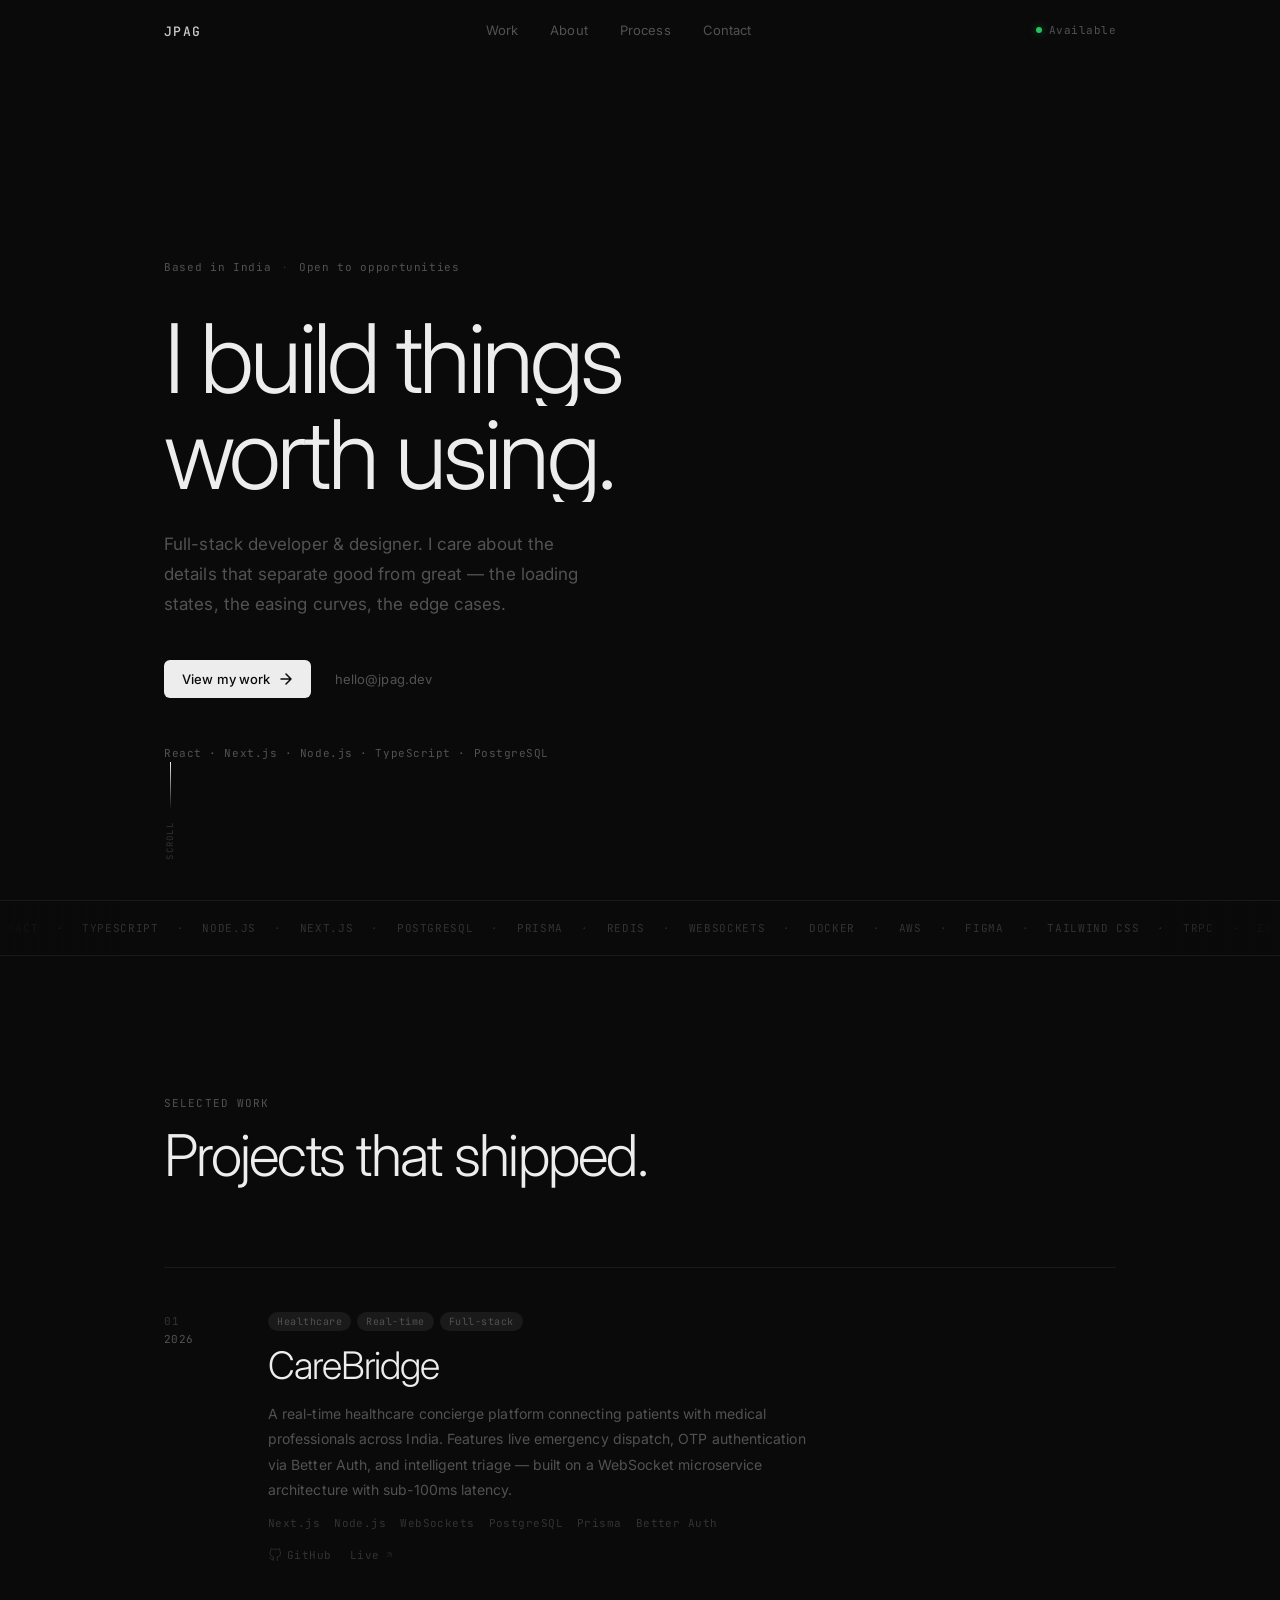
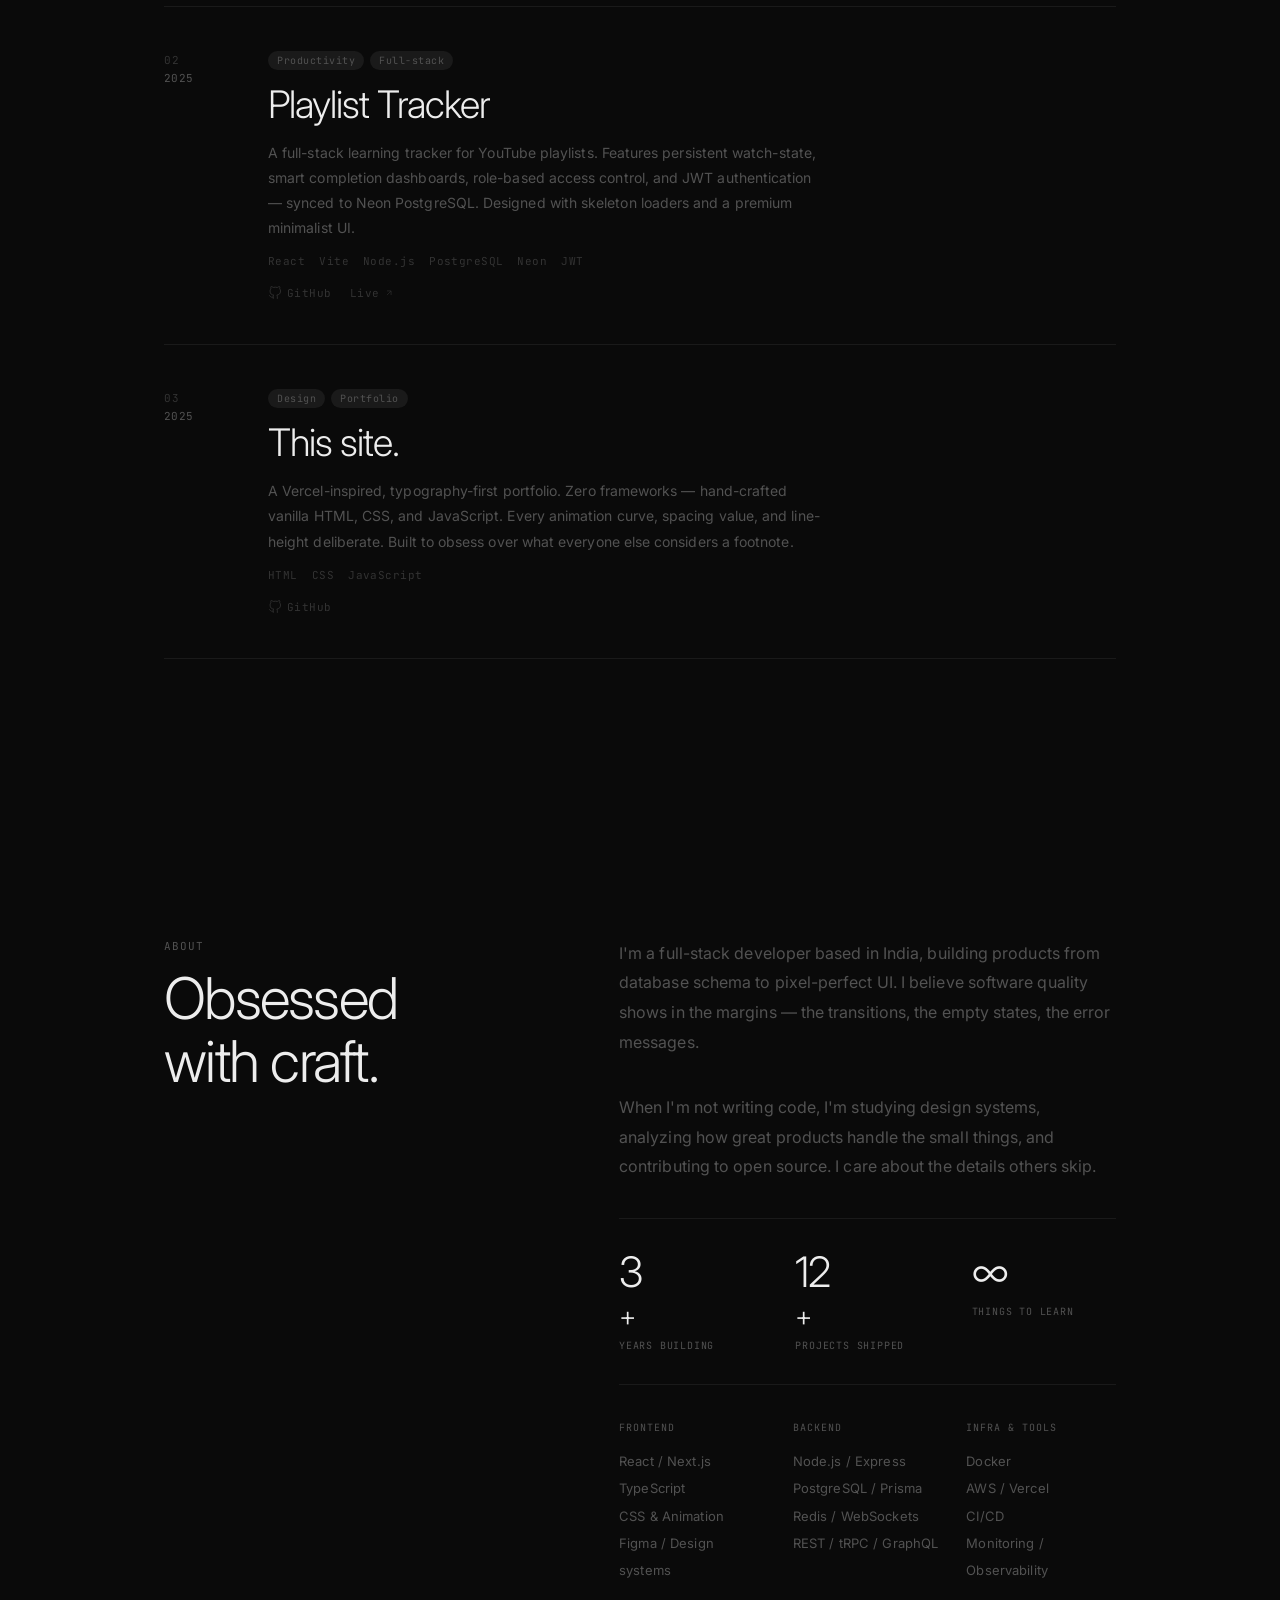
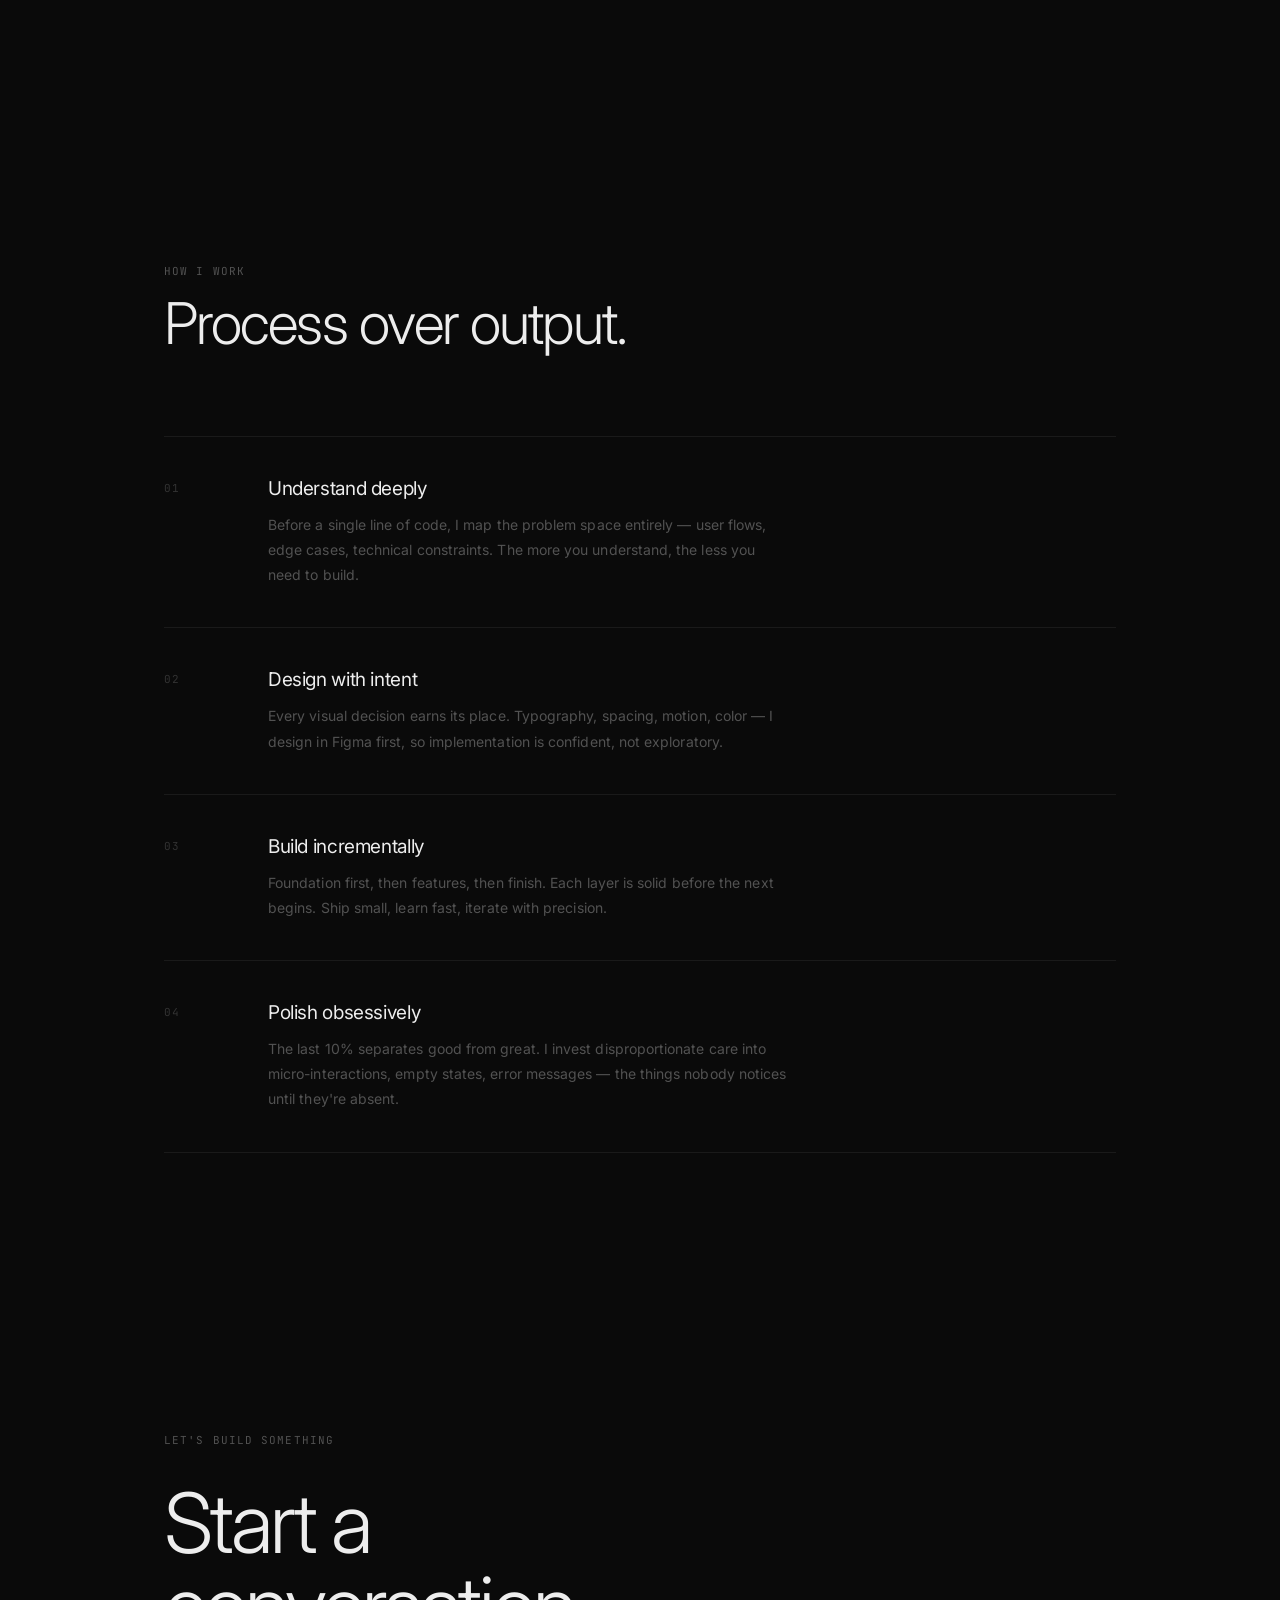
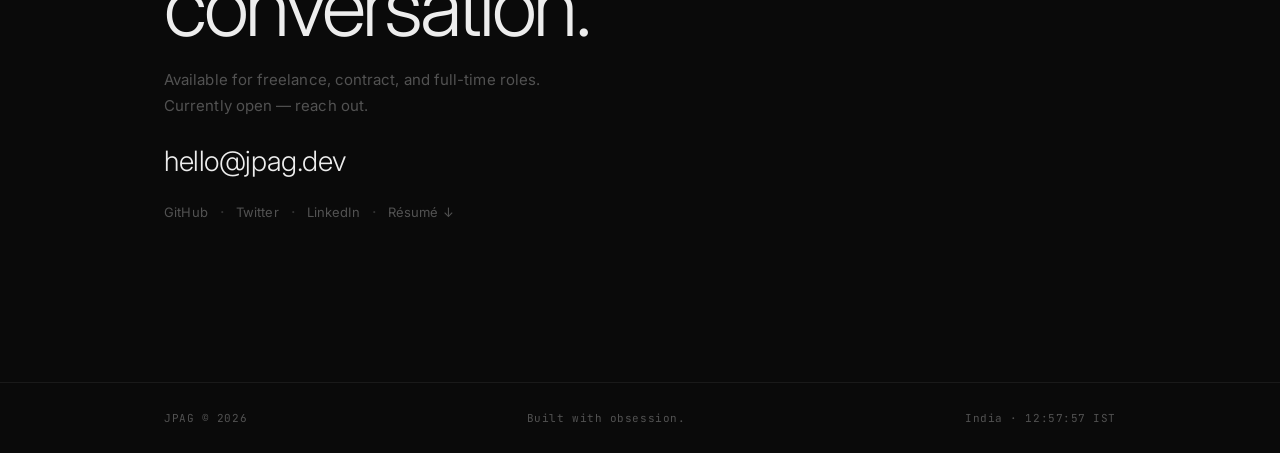
==== index.html @ 7ee23180 "feat: initial commit of v.2 minimalist portfolio" ====
<!DOCTYPE html>
<html lang="en">
<head>
  <meta charset="UTF-8" />
  <meta name="viewport" content="width=device-width, initial-scale=1.0" />
  <title>JPAG — Full-Stack Developer & Designer</title>
  <meta name="description" content="Full-stack developer and designer based in India. I build performant, beautifully crafted digital products — from system architecture to the last pixel." />
  <meta name="keywords" content="full-stack developer, designer, React, Next.js, Node.js, portfolio, India" />
  <meta property="og:title" content="JPAG — Full-Stack Developer & Designer" />
  <meta property="og:description" content="Full-stack developer crafting exceptional digital experiences." />
  <meta property="og:type" content="website" />
  <meta name="twitter:card" content="summary_large_image" />
  <meta name="twitter:title" content="JPAG — Full-Stack Developer & Designer" />
  <link rel="preconnect" href="https://fonts.googleapis.com" />
  <link rel="preconnect" href="https://fonts.gstatic.com" crossorigin />
  <link href="https://fonts.googleapis.com/css2?family=Inter:wght@300;400;500&family=JetBrains+Mono:wght@400;500&display=swap" rel="stylesheet" />
  <link rel="stylesheet" href="style.css" />
</head>
<body>

  <!-- Custom cursor -->
  <div class="cursor" id="cursor" aria-hidden="true"></div>
  <div class="cursor-dot" id="cursor-dot" aria-hidden="true"></div>

  <!-- Page loader -->
  <div class="loader" id="loader" aria-hidden="true">
    <div class="loader-bar" id="loader-bar"></div>
  </div>

  <!-- Navigation -->
  <nav class="nav" id="nav" role="navigation" aria-label="Primary navigation">
    <div class="nav-inner">
      <a href="#" class="nav-logo" id="nav-logo" aria-label="JPAG — Home">
        <span class="nav-logo-text">JPAG</span>
      </a>

      <div class="nav-links" role="list">
        <a href="#work"    class="nav-link" role="listitem" data-section="work">Work</a>
        <a href="#about"   class="nav-link" role="listitem" data-section="about">About</a>
        <a href="#process" class="nav-link" role="listitem" data-section="process">Process</a>
        <a href="#contact" class="nav-link" role="listitem" data-section="contact">Contact</a>
      </div>

      <a href="mailto:hello@jpag.dev" class="nav-status" id="nav-status" aria-label="Available for work — send me an email">
        <span class="status-dot" aria-hidden="true"></span>
        Available
      </a>
    </div>
  </nav>

  <main>

    <!-- ╔═ HERO ═══════════════════════════════╗ -->
    <section class="hero" id="hero" aria-label="Introduction">
      <div class="hero-inner">

        <p class="hero-eyebrow" id="hero-eyebrow">
          <span class="mono">Based in India</span>
          <span class="hero-eyebrow-sep" aria-hidden="true">·</span>
          <span class="mono">Open to opportunities</span>
        </p>

        <h1 class="hero-heading" id="hero-heading">
          <span class="hero-line" data-delay="0">I build things</span>
          <span class="hero-line" data-delay="1">worth using.</span>
        </h1>

        <p class="hero-sub" id="hero-sub">
          Full-stack developer & designer. I care about the
          details that separate good from great — the loading
          states, the easing curves, the edge cases.
        </p>

        <div class="hero-ctas" id="hero-ctas">
          <a href="#work" class="cta-primary" id="cta-work">
            <span>View my work</span>
            <svg width="14" height="14" viewBox="0 0 14 14" fill="none" aria-hidden="true">
              <path d="M2 7h10M7 2l5 5-5 5" stroke="currentColor" stroke-width="1.5" stroke-linecap="round" stroke-linejoin="round"/>
            </svg>
          </a>
          <a href="mailto:hello@jpag.dev" class="cta-secondary" id="cta-email">hello@jpag.dev</a>
        </div>

        <div class="hero-meta" id="hero-meta">
          <span class="mono dim">React · Next.js · Node.js · TypeScript · PostgreSQL</span>
        </div>
      </div>

      <div class="hero-scroll-hint" id="hero-scroll-hint" aria-hidden="true">
        <div class="scroll-line-wrap">
          <div class="scroll-line"></div>
        </div>
        <span class="mono">scroll</span>
      </div>
    </section>

    <!-- ╔═ TICKER ══════════════════════════════╗ -->
    <div class="ticker-wrap" aria-hidden="true">
      <div class="ticker-fade ticker-fade--left"></div>
      <div class="ticker-fade ticker-fade--right"></div>
      <div class="ticker-track" id="ticker-track">
        <div class="ticker-inner">
          <span>React</span><span class="ticker-sep">·</span>
          <span>TypeScript</span><span class="ticker-sep">·</span>
          <span>Node.js</span><span class="ticker-sep">·</span>
          <span>Next.js</span><span class="ticker-sep">·</span>
          <span>PostgreSQL</span><span class="ticker-sep">·</span>
          <span>Prisma</span><span class="ticker-sep">·</span>
          <span>Redis</span><span class="ticker-sep">·</span>
          <span>WebSockets</span><span class="ticker-sep">·</span>
          <span>Docker</span><span class="ticker-sep">·</span>
          <span>AWS</span><span class="ticker-sep">·</span>
          <span>Figma</span><span class="ticker-sep">·</span>
          <span>Tailwind CSS</span><span class="ticker-sep">·</span>
          <span>tRPC</span><span class="ticker-sep">·</span>
          <span>Zod</span><span class="ticker-sep">·</span>
          <span>Vercel</span><span class="ticker-sep">·</span>
        </div>
        <div class="ticker-inner" aria-hidden="true">
          <span>React</span><span class="ticker-sep">·</span>
          <span>TypeScript</span><span class="ticker-sep">·</span>
          <span>Node.js</span><span class="ticker-sep">·</span>
          <span>Next.js</span><span class="ticker-sep">·</span>
          <span>PostgreSQL</span><span class="ticker-sep">·</span>
          <span>Prisma</span><span class="ticker-sep">·</span>
          <span>Redis</span><span class="ticker-sep">·</span>
          <span>WebSockets</span><span class="ticker-sep">·</span>
          <span>Docker</span><span class="ticker-sep">·</span>
          <span>AWS</span><span class="ticker-sep">·</span>
          <span>Figma</span><span class="ticker-sep">·</span>
          <span>Tailwind CSS</span><span class="ticker-sep">·</span>
          <span>tRPC</span><span class="ticker-sep">·</span>
          <span>Zod</span><span class="ticker-sep">·</span>
          <span>Vercel</span><span class="ticker-sep">·</span>
        </div>
      </div>
    </div>

    <!-- ╔═ WORK ════════════════════════════════╗ -->
    <section class="section" id="work" aria-label="Selected work">
      <div class="container">

        <header class="section-head reveal-up">
          <span class="section-label mono">Selected work</span>
          <h2 class="section-title">Projects that shipped.</h2>
        </header>

        <div class="work-list" role="list">

          <!-- 01 — CareBridge -->
          <article class="work-item reveal-up" role="listitem" id="project-carebridge">
            <div class="work-item-left">
              <span class="work-num mono">01</span>
              <span class="work-year mono dim">2026</span>
            </div>
            <div class="work-item-right">
              <div class="work-tags">
                <span class="chip">Healthcare</span>
                <span class="chip">Real-time</span>
                <span class="chip">Full-stack</span>
              </div>
              <h3 class="work-title">CareBridge</h3>
              <p class="work-desc">
                A real-time healthcare concierge platform connecting patients with medical professionals across India. Features live emergency dispatch, OTP authentication via Better Auth, and intelligent triage — built on a WebSocket microservice architecture with sub-100ms latency.
              </p>
              <div class="work-stack mono">
                <span>Next.js</span>
                <span>Node.js</span>
                <span>WebSockets</span>
                <span>PostgreSQL</span>
                <span>Prisma</span>
                <span>Better Auth</span>
              </div>
              <div class="work-links">
                <a href="#" class="work-link" aria-label="View CareBridge on GitHub">
                  <svg width="14" height="14" viewBox="0 0 24 24" fill="none" stroke="currentColor" stroke-width="1.5" aria-hidden="true">
                    <path d="M9 19c-5 1.5-5-2.5-7-3m14 6v-3.87a3.37 3.37 0 0 0-.94-2.61c3.14-.35 6.44-1.54 6.44-7A5.44 5.44 0 0 0 20 4.77 5.07 5.07 0 0 0 19.91 1S18.73.65 16 2.48a13.38 13.38 0 0 0-7 0C6.27.65 5.09 1 5.09 1A5.07 5.07 0 0 0 5 4.77a5.44 5.44 0 0 0-1.5 3.78c0 5.42 3.3 6.61 6.44 7A3.37 3.37 0 0 0 9 18.13V22"/>
                  </svg>
                  GitHub
                </a>
                <a href="#" class="work-link" aria-label="View CareBridge live">
                  Live
                  <svg width="10" height="10" viewBox="0 0 24 24" fill="none" stroke="currentColor" stroke-width="1.5" aria-hidden="true">
                    <path d="M7 17L17 7M7 7h10v10"/>
                  </svg>
                </a>
              </div>
            </div>
          </article>

          <!-- 02 — Playlist Tracker -->
          <article class="work-item reveal-up" role="listitem" id="project-playlist">
            <div class="work-item-left">
              <span class="work-num mono">02</span>
              <span class="work-year mono dim">2025</span>
            </div>
            <div class="work-item-right">
              <div class="work-tags">
                <span class="chip">Productivity</span>
                <span class="chip">Full-stack</span>
              </div>
              <h3 class="work-title">Playlist Tracker</h3>
              <p class="work-desc">
                A full-stack learning tracker for YouTube playlists. Features persistent watch-state, smart completion dashboards, role-based access control, and JWT authentication — synced to Neon PostgreSQL. Designed with skeleton loaders and a premium minimalist UI.
              </p>
              <div class="work-stack mono">
                <span>React</span>
                <span>Vite</span>
                <span>Node.js</span>
                <span>PostgreSQL</span>
                <span>Neon</span>
                <span>JWT</span>
              </div>
              <div class="work-links">
                <a href="#" class="work-link" aria-label="View Playlist Tracker on GitHub">
                  <svg width="14" height="14" viewBox="0 0 24 24" fill="none" stroke="currentColor" stroke-width="1.5" aria-hidden="true">
                    <path d="M9 19c-5 1.5-5-2.5-7-3m14 6v-3.87a3.37 3.37 0 0 0-.94-2.61c3.14-.35 6.44-1.54 6.44-7A5.44 5.44 0 0 0 20 4.77 5.07 5.07 0 0 0 19.91 1S18.73.65 16 2.48a13.38 13.38 0 0 0-7 0C6.27.65 5.09 1 5.09 1A5.07 5.07 0 0 0 5 4.77a5.44 5.44 0 0 0-1.5 3.78c0 5.42 3.3 6.61 6.44 7A3.37 3.37 0 0 0 9 18.13V22"/>
                  </svg>
                  GitHub
                </a>
                <a href="#" class="work-link" aria-label="View Playlist Tracker live">
                  Live
                  <svg width="10" height="10" viewBox="0 0 24 24" fill="none" stroke="currentColor" stroke-width="1.5" aria-hidden="true">
                    <path d="M7 17L17 7M7 7h10v10"/>
                  </svg>
                </a>
              </div>
            </div>
          </article>

          <!-- 03 — This site -->
          <article class="work-item reveal-up" role="listitem" id="project-portfolio">
            <div class="work-item-left">
              <span class="work-num mono">03</span>
              <span class="work-year mono dim">2025</span>
            </div>
            <div class="work-item-right">
              <div class="work-tags">
                <span class="chip">Design</span>
                <span class="chip">Portfolio</span>
              </div>
              <h3 class="work-title">This site.</h3>
              <p class="work-desc">
                A Vercel-inspired, typography-first portfolio. Zero frameworks — hand-crafted vanilla HTML, CSS, and JavaScript. Every animation curve, spacing value, and line-height deliberate. Built to obsess over what everyone else considers a footnote.
              </p>
              <div class="work-stack mono">
                <span>HTML</span>
                <span>CSS</span>
                <span>JavaScript</span>
              </div>
              <div class="work-links">
                <a href="#" class="work-link" aria-label="View portfolio source on GitHub">
                  <svg width="14" height="14" viewBox="0 0 24 24" fill="none" stroke="currentColor" stroke-width="1.5" aria-hidden="true">
                    <path d="M9 19c-5 1.5-5-2.5-7-3m14 6v-3.87a3.37 3.37 0 0 0-.94-2.61c3.14-.35 6.44-1.54 6.44-7A5.44 5.44 0 0 0 20 4.77 5.07 5.07 0 0 0 19.91 1S18.73.65 16 2.48a13.38 13.38 0 0 0-7 0C6.27.65 5.09 1 5.09 1A5.07 5.07 0 0 0 5 4.77a5.44 5.44 0 0 0-1.5 3.78c0 5.42 3.3 6.61 6.44 7A3.37 3.37 0 0 0 9 18.13V22"/>
                  </svg>
                  GitHub
                </a>
              </div>
            </div>
          </article>

        </div>
      </div>
    </section>

    <!-- ╔═ ABOUT ═══════════════════════════════╗ -->
    <section class="section" id="about" aria-label="About me">
      <div class="container">
        <div class="about-grid">

          <div class="about-left">
            <span class="section-label mono reveal-up">About</span>
            <h2 class="section-title about-title reveal-up">Obsessed<br/>with craft.</h2>
          </div>

          <div class="about-right">
            <p class="about-text reveal-up">
              I'm a full-stack developer based in India, building products from database schema to pixel-perfect UI. I believe software quality shows in the margins — the transitions, the empty states, the error messages.
            </p>
            <p class="about-text reveal-up">
              When I'm not writing code, I'm studying design systems, analyzing how great products handle the small things, and contributing to open source. I care about the details others skip.
            </p>

            <div class="about-numbers reveal-up">
              <div class="about-num-item">
                <span class="about-num" data-target="3">0</span>
                <span class="about-num-suffix">+</span>
                <span class="about-num-label mono">years building</span>
              </div>
              <div class="about-num-item">
                <span class="about-num" data-target="12">0</span>
                <span class="about-num-suffix">+</span>
                <span class="about-num-label mono">projects shipped</span>
              </div>
              <div class="about-num-item">
                <span class="about-num">∞</span>
                <span class="about-num-suffix"></span>
                <span class="about-num-label mono">things to learn</span>
              </div>
            </div>

            <div class="skills-grid reveal-up">
              <div class="skill-group">
                <span class="skill-group-label mono">Frontend</span>
                <ul class="skill-list">
                  <li>React / Next.js</li>
                  <li>TypeScript</li>
                  <li>CSS & Animation</li>
                  <li>Figma / Design systems</li>
                </ul>
              </div>
              <div class="skill-group">
                <span class="skill-group-label mono">Backend</span>
                <ul class="skill-list">
                  <li>Node.js / Express</li>
                  <li>PostgreSQL / Prisma</li>
                  <li>Redis / WebSockets</li>
                  <li>REST / tRPC / GraphQL</li>
                </ul>
              </div>
              <div class="skill-group">
                <span class="skill-group-label mono">Infra & tools</span>
                <ul class="skill-list">
                  <li>Docker</li>
                  <li>AWS / Vercel</li>
                  <li>CI/CD</li>
                  <li>Monitoring / Observability</li>
                </ul>
              </div>
            </div>
          </div>

        </div>
      </div>
    </section>

    <!-- ╔═ PROCESS ═════════════════════════════╗ -->
    <section class="section" id="process" aria-label="How I work">
      <div class="container">

        <header class="section-head reveal-up">
          <span class="section-label mono">How I work</span>
          <h2 class="section-title">Process over output.</h2>
        </header>

        <ol class="process-list" role="list">

          <li class="process-item reveal-up" id="process-1">
            <span class="process-num mono">01</span>
            <div class="process-body">
              <h3 class="process-title">Understand deeply</h3>
              <p class="process-desc">Before a single line of code, I map the problem space entirely — user flows, edge cases, technical constraints. The more you understand, the less you need to build.</p>
            </div>
          </li>

          <li class="process-item reveal-up" id="process-2">
            <span class="process-num mono">02</span>
            <div class="process-body">
              <h3 class="process-title">Design with intent</h3>
              <p class="process-desc">Every visual decision earns its place. Typography, spacing, motion, color — I design in Figma first, so implementation is confident, not exploratory.</p>
            </div>
          </li>

          <li class="process-item reveal-up" id="process-3">
            <span class="process-num mono">03</span>
            <div class="process-body">
              <h3 class="process-title">Build incrementally</h3>
              <p class="process-desc">Foundation first, then features, then finish. Each layer is solid before the next begins. Ship small, learn fast, iterate with precision.</p>
            </div>
          </li>

          <li class="process-item reveal-up" id="process-4">
            <span class="process-num mono">04</span>
            <div class="process-body">
              <h3 class="process-title">Polish obsessively</h3>
              <p class="process-desc">The last 10% separates good from great. I invest disproportionate care into micro-interactions, empty states, error messages — the things nobody notices until they're absent.</p>
            </div>
          </li>

        </ol>
      </div>
    </section>

    <!-- ╔═ CONTACT ═════════════════════════════╗ -->
    <section class="section section--contact" id="contact" aria-label="Contact">
      <div class="container">
        <div class="contact-inner reveal-up">
          <span class="section-label mono">Let's build something</span>
          <h2 class="contact-heading">Start a<br/>conversation.</h2>
          <p class="contact-sub">
            Available for freelance, contract, and full-time roles.<br />
            Currently open — reach out.
          </p>
          <a href="mailto:hello@jpag.dev" class="contact-email" id="contact-email" aria-label="Email JPAG">
            hello@jpag.dev
          </a>
          <div class="contact-links">
            <a href="https://github.com" target="_blank" rel="noopener noreferrer" class="contact-link" aria-label="GitHub profile">GitHub</a>
            <span class="contact-sep" aria-hidden="true">·</span>
            <a href="https://twitter.com" target="_blank" rel="noopener noreferrer" class="contact-link" aria-label="Twitter / X profile">Twitter</a>
            <span class="contact-sep" aria-hidden="true">·</span>
            <a href="https://linkedin.com" target="_blank" rel="noopener noreferrer" class="contact-link" aria-label="LinkedIn profile">LinkedIn</a>
            <span class="contact-sep" aria-hidden="true">·</span>
            <a href="#" class="contact-link" aria-label="Download resume">Résumé ↓</a>
          </div>
        </div>
      </div>
    </section>

  </main>

  <!-- Footer -->
  <footer class="footer" role="contentinfo">
    <div class="footer-inner">
      <span class="mono dim">JPAG © 2026</span>
      <span class="mono dim">Built with obsession.</span>
      <span class="mono dim" id="footer-time">India · IST</span>
    </div>
  </footer>

  <script src="main.js"></script>
</body>
</html>
---- style.css ----
/* =========================================================
   RESET & TOKENS
   ========================================================= */
*, *::before, *::after { box-sizing: border-box; margin: 0; padding: 0; }

:root {
  --bg:        #0a0a0a;
  --ink:       #ededed;
  --dim:       #525252;
  --muted:     #333333;
  --line:      #1a1a1a;
  --line-hi:   #2a2a2a;
  --green:     #22c55e;

  --sans: 'Inter', -apple-system, BlinkMacSystemFont, sans-serif;
  --mono: 'JetBrains Mono', 'Fira Code', monospace;

  --ease-expo:   cubic-bezier(0.16, 1, 0.3, 1);
  --ease-spring: cubic-bezier(0.34, 1.56, 0.64, 1);
  --ease-smooth: cubic-bezier(0.4, 0, 0.2, 1);

  --nav-h: 60px;
  --max:   1080px;
  --pad:   clamp(24px, 5vw, 64px);
}

html {
  font-size: 16px;
  scroll-behavior: smooth;
  -webkit-font-smoothing: antialiased;
  -moz-osx-font-smoothing: grayscale;
  text-rendering: optimizeLegibility;
}

body {
  font-family: var(--sans);
  background: var(--bg);
  color: var(--ink);
  overflow-x: hidden;
  cursor: none;
  opacity: 0;
  transition: opacity 0.5s ease;
}

body.ready { opacity: 1; }

a { color: inherit; text-decoration: none; }
ul, ol { list-style: none; }

/* =========================================================
   SCROLLBAR
   ========================================================= */
::-webkit-scrollbar { width: 2px; }
::-webkit-scrollbar-track { background: var(--bg); }
::-webkit-scrollbar-thumb { background: var(--muted); border-radius: 2px; }

/* =========================================================
   UTILITIES
   ========================================================= */
.mono { font-family: var(--mono); }
.dim  { color: var(--dim); }
.container {
  max-width: var(--max);
  margin: 0 auto;
  padding: 0 var(--pad);
}

/* =========================================================
   LOADER
   ========================================================= */
.loader {
  position: fixed;
  inset: 0;
  z-index: 9000;
  background: var(--bg);
  display: flex;
  align-items: flex-start;
  pointer-events: none;
  transition: opacity 0.5s ease 0.3s;
}
.loader.done { opacity: 0; pointer-events: none; }
.loader-bar {
  height: 1px;
  background: var(--ink);
  width: 0%;
  transition: width 0.6s var(--ease-expo);
}

/* =========================================================
   CURSOR
   ========================================================= */
.cursor {
  position: fixed;
  top: 0; left: 0;
  width: 32px; height: 32px;
  border: 1px solid rgba(237,237,237,.25);
  border-radius: 50%;
  pointer-events: none;
  z-index: 9999;
  transform: translate(-50%,-50%);
  transition: width .35s var(--ease-expo),
              height .35s var(--ease-expo),
              border-color .2s ease,
              background .2s ease,
              opacity .2s ease;
  will-change: transform;
  mix-blend-mode: difference;
  opacity: 0;
}
.cursor.visible { opacity: 1; }
.cursor.hover {
  width: 56px; height: 56px;
  border-color: rgba(237,237,237,.12);
  background: rgba(237,237,237,.06);
}
.cursor.click { transform: translate(-50%,-50%) scale(0.8); }

.cursor-dot {
  position: fixed;
  top: 0; left: 0;
  width: 4px; height: 4px;
  background: var(--ink);
  border-radius: 50%;
  pointer-events: none;
  z-index: 10000;
  transform: translate(-50%,-50%);
  opacity: 0;
  transition: opacity .2s ease;
  will-change: transform;
}
.cursor-dot.visible { opacity: 1; }

/* =========================================================
   NAV
   ========================================================= */
.nav {
  position: fixed;
  inset: 0 0 auto 0;
  z-index: 200;
  height: var(--nav-h);
  display: flex;
  align-items: center;
  transition: background .4s ease, backdrop-filter .4s ease;
}
.nav.scrolled {
  background: rgba(10,10,10,.75);
  backdrop-filter: blur(24px);
  -webkit-backdrop-filter: blur(24px);
}

.nav-inner {
  width: 100%;
  max-width: var(--max);
  margin: 0 auto;
  padding: 0 var(--pad);
  display: flex;
  align-items: center;
  justify-content: space-between;
}

.nav-logo-text {
  font-family: var(--mono);
  font-size: 13px;
  font-weight: 500;
  letter-spacing: .1em;
  color: var(--ink);
  opacity: .85;
  transition: opacity .2s ease;
}
.nav-logo:hover .nav-logo-text { opacity: 1; }

.nav-links {
  display: flex;
  align-items: center;
  gap: 32px;
}

.nav-link {
  font-size: 13px;
  font-weight: 400;
  color: var(--dim);
  letter-spacing: .01em;
  position: relative;
  transition: color .2s ease;
}
.nav-link::after {
  content: '';
  position: absolute;
  bottom: -2px; left: 0;
  width: 0; height: 1px;
  background: var(--ink);
  transition: width .4s var(--ease-expo);
}
.nav-link:hover,
.nav-link.active { color: var(--ink); }
.nav-link:hover::after,
.nav-link.active::after { width: 100%; }

.nav-status {
  font-family: var(--mono);
  font-size: 11px;
  font-weight: 400;
  color: var(--dim);
  letter-spacing: .04em;
  display: flex;
  align-items: center;
  gap: 7px;
  transition: color .2s ease;
}
.nav-status:hover { color: var(--ink); }
.status-dot {
  width: 6px; height: 6px;
  border-radius: 50%;
  background: var(--green);
  box-shadow: 0 0 8px rgba(34,197,94,.5);
  animation: pulse-dot 2.4s ease infinite;
  flex-shrink: 0;
}
@keyframes pulse-dot {
  0%,100% { box-shadow: 0 0 6px rgba(34,197,94,.4); }
  50%      { box-shadow: 0 0 14px rgba(34,197,94,.8); }
}

/* =========================================================
   REVEAL ANIMATIONS
   ========================================================= */
.reveal-up {
  opacity: 0;
  transform: translateY(24px);
  transition: opacity .8s var(--ease-expo), transform .8s var(--ease-expo);
}
.reveal-up.in {
  opacity: 1;
  transform: translateY(0);
}

/* =========================================================
   HERO
   ========================================================= */
.hero {
  min-height: 100svh;
  display: flex;
  flex-direction: column;
  justify-content: center;
  padding: var(--nav-h) var(--pad) 0;
  max-width: var(--max);
  margin: 0 auto;
  position: relative;
}

.hero-inner { padding-top: 60px; }

.hero-eyebrow {
  display: flex;
  align-items: center;
  gap: 12px;
  font-size: 11px;
  color: var(--dim);
  letter-spacing: .06em;
  margin-bottom: 36px;
  opacity: 0;
  animation: fade-in .6s var(--ease-expo) .2s forwards;
}
.hero-eyebrow-sep { color: var(--muted); }

.hero-heading {
  display: flex;
  flex-direction: column;
  font-size: clamp(52px, 7.5vw, 104px);
  font-weight: 300;
  line-height: 1.0;
  letter-spacing: -.04em;
  color: var(--ink);
  margin-bottom: 28px;
}
.hero-line {
  display: block;
  overflow: hidden;
}
.hero-line-inner {
  display: block;
  transform: translateY(110%);
  opacity: 0;
  transition: transform 1s var(--ease-expo), opacity 1s var(--ease-expo);
}
.hero-line-inner.in {
  transform: translateY(0);
  opacity: 1;
}

.hero-sub {
  font-size: clamp(15px, 1.8vw, 17px);
  font-weight: 400;
  color: var(--dim);
  line-height: 1.75;
  letter-spacing: .005em;
  max-width: 420px;
  margin-bottom: 40px;
  opacity: 0;
  animation: fade-in .8s var(--ease-expo) .7s forwards;
}

.hero-ctas {
  display: flex;
  align-items: center;
  gap: 24px;
  margin-bottom: 48px;
  opacity: 0;
  animation: fade-in .8s var(--ease-expo) .85s forwards;
}

.cta-primary {
  display: inline-flex;
  align-items: center;
  gap: 8px;
  height: 38px;
  padding: 0 18px;
  background: var(--ink);
  color: var(--bg);
  font-size: 13px;
  font-weight: 500;
  letter-spacing: .01em;
  border-radius: 6px;
  transition: opacity .2s ease, transform .3s var(--ease-spring);
}
.cta-primary:hover { opacity: .88; transform: translateY(-1px); }

.cta-secondary {
  font-size: 13px;
  font-weight: 400;
  color: var(--dim);
  letter-spacing: .01em;
  position: relative;
  transition: color .2s ease;
}
.cta-secondary::after {
  content: '';
  position: absolute;
  bottom: -2px; left: 0;
  width: 0; height: 1px;
  background: var(--ink);
  transition: width .4s var(--ease-expo);
}
.cta-secondary:hover { color: var(--ink); }
.cta-secondary:hover::after { width: 100%; }

.hero-meta {
  font-size: 11px;
  color: var(--muted);
  letter-spacing: .05em;
  opacity: 0;
  animation: fade-in .8s var(--ease-expo) 1.05s forwards;
}

.hero-scroll-hint {
  position: absolute;
  bottom: 40px; left: var(--pad);
  display: flex;
  flex-direction: column;
  align-items: center;
  gap: 12px;
  opacity: 0;
  animation: fade-in .8s var(--ease-expo) 1.4s forwards;
}
.scroll-line-wrap {
  width: 1px; height: 48px;
  overflow: hidden;
  position: relative;
}
.scroll-line {
  position: absolute;
  inset: 0;
  background: linear-gradient(to bottom, var(--ink), transparent);
  animation: scroll-drop 2s var(--ease-smooth) infinite;
}
@keyframes scroll-drop {
  0%   { transform: translateY(-100%); opacity: 0; }
  30%  { opacity: 1; }
  100% { transform: translateY(100%); opacity: 0; }
}
.hero-scroll-hint span {
  font-size: 9px;
  color: var(--muted);
  letter-spacing: .14em;
  text-transform: uppercase;
  writing-mode: vertical-rl;
  transform: rotate(180deg);
}

@keyframes fade-in {
  from { opacity: 0; transform: translateY(8px); }
  to   { opacity: 1; transform: translateY(0); }
}

/* =========================================================
   TICKER
   ========================================================= */
.ticker-wrap {
  position: relative;
  overflow: hidden;
  padding: 20px 0;
  border-top: 1px solid var(--line);
  border-bottom: 1px solid var(--line);
}
.ticker-fade {
  position: absolute;
  top: 0; bottom: 0;
  width: 120px;
  z-index: 1;
  pointer-events: none;
}
.ticker-fade--left  { left: 0;  background: linear-gradient(to right, var(--bg), transparent); }
.ticker-fade--right { right: 0; background: linear-gradient(to left, var(--bg), transparent); }

.ticker-track {
  display: flex;
  width: max-content;
  animation: ticker 30s linear infinite;
}
.ticker-track:hover { animation-play-state: paused; }
.ticker-inner {
  display: flex;
  align-items: center;
  gap: 18px;
  padding-right: 18px;
  font-family: var(--mono);
  font-size: 11px;
  color: var(--muted);
  letter-spacing: .06em;
  text-transform: uppercase;
  white-space: nowrap;
}
.ticker-sep { color: var(--line-hi); }

@keyframes ticker {
  from { transform: translateX(0); }
  to   { transform: translateX(-50%); }
}

/* =========================================================
   SECTIONS
   ========================================================= */
.section { padding: clamp(80px, 12vw, 140px) 0; }
.section--contact { padding-bottom: clamp(100px, 14vw, 160px); }

.section-head { margin-bottom: clamp(48px, 7vw, 80px); }

.section-label {
  display: block;
  font-size: 11px;
  color: var(--dim);
  letter-spacing: .1em;
  text-transform: uppercase;
  margin-bottom: 14px;
}

.section-title {
  font-size: clamp(32px, 4.5vw, 58px);
  font-weight: 300;
  letter-spacing: -.03em;
  color: var(--ink);
  line-height: 1.1;
}

/* =========================================================
   WORK LIST
   ========================================================= */
.work-list { display: flex; flex-direction: column; }

.work-item {
  display: grid;
  grid-template-columns: 64px 1fr;
  gap: 40px;
  padding: 44px 0;
  border-top: 1px solid var(--line);
  transition: border-color .3s ease;
}
.work-item:last-child { border-bottom: 1px solid var(--line); }
.work-item:hover { border-color: var(--line-hi); }

.work-item-left {
  display: flex;
  flex-direction: column;
  gap: 4px;
  padding-top: 2px;
}
.work-num  { font-size: 11px; letter-spacing: .06em; color: var(--muted); }
.work-year { font-size: 11px; letter-spacing: .04em; }

.work-item-right { display: flex; flex-direction: column; gap: 14px; }

.work-tags { display: flex; gap: 6px; flex-wrap: wrap; }
.chip {
  font-family: var(--mono);
  font-size: 10px;
  color: var(--dim);
  letter-spacing: .05em;
  padding: 3px 9px;
  border-radius: 20px;
  background: var(--line);
  transition: background .2s ease, color .2s ease;
}
.work-item:hover .chip { background: var(--line-hi); color: #737373; }

.work-title {
  font-size: clamp(22px, 3vw, 38px);
  font-weight: 300;
  letter-spacing: -.025em;
  color: var(--ink);
  line-height: 1.1;
  transition: opacity .2s ease;
}

.work-desc {
  font-size: 14px;
  line-height: 1.8;
  color: var(--dim);
  max-width: 560px;
  letter-spacing: .005em;
  transition: color .3s ease;
}
.work-item:hover .work-desc { color: #737373; }

.work-stack {
  display: flex;
  flex-wrap: wrap;
  gap: 14px;
  font-size: 11px;
  color: var(--muted);
  letter-spacing: .04em;
  transition: color .2s ease;
}
.work-item:hover .work-stack { color: var(--dim); }

.work-links { display: flex; gap: 18px; margin-top: 4px; }
.work-link {
  font-family: var(--mono);
  font-size: 11px;
  color: var(--muted);
  letter-spacing: .04em;
  display: inline-flex;
  align-items: center;
  gap: 5px;
  transition: color .2s ease;
}
.work-link:hover { color: var(--ink); }

/* =========================================================
   ABOUT
   ========================================================= */
.about-grid {
  display: grid;
  grid-template-columns: 1fr 1.4fr;
  gap: clamp(40px, 8vw, 100px);
  align-items: start;
}

.about-left .section-label { margin-bottom: 14px; }
.about-title {
  position: sticky;
  top: calc(var(--nav-h) + 32px);
}

.about-right { display: flex; flex-direction: column; gap: 36px; }

.about-text {
  font-size: 16px;
  line-height: 1.85;
  color: var(--dim);
  letter-spacing: .005em;
  transition: color .3s ease;
}
.about-text:hover { color: #737373; }

.about-numbers {
  display: grid;
  grid-template-columns: repeat(3, 1fr);
  gap: 32px;
  padding: 32px 0;
  border-top: 1px solid var(--line);
  border-bottom: 1px solid var(--line);
}
.about-num-item { display: flex; flex-direction: column; gap: 6px; }
.about-num {
  font-size: 42px;
  font-weight: 300;
  letter-spacing: -.04em;
  color: var(--ink);
  line-height: 1;
  display: inline;
}
.about-num-suffix {
  font-size: 28px;
  font-weight: 300;
  letter-spacing: -.02em;
  color: var(--ink);
}
.about-num-label {
  font-size: 10px;
  color: var(--dim);
  letter-spacing: .08em;
  text-transform: uppercase;
}

.skills-grid {
  display: grid;
  grid-template-columns: repeat(3, 1fr);
  gap: 24px;
}
.skill-group-label {
  display: block;
  font-size: 10px;
  color: var(--dim);
  letter-spacing: .1em;
  text-transform: uppercase;
  margin-bottom: 14px;
}
.skill-list li {
  font-size: 13px;
  color: var(--dim);
  line-height: 2.1;
  letter-spacing: .01em;
  transition: color .2s ease;
}
.skill-list li:hover { color: var(--ink); }

/* =========================================================
   PROCESS
   ========================================================= */
.process-list { display: flex; flex-direction: column; }

.process-item {
  display: grid;
  grid-template-columns: 64px 1fr;
  gap: 40px;
  padding: 40px 0;
  border-top: 1px solid var(--line);
  transition: border-color .3s ease;
}
.process-item:last-child { border-bottom: 1px solid var(--line); }
.process-item:hover { border-color: var(--line-hi); }

.process-num {
  font-size: 11px;
  letter-spacing: .06em;
  color: var(--muted);
  padding-top: 4px;
}

.process-body { display: flex; flex-direction: column; gap: 12px; }
.process-title {
  font-size: 19px;
  font-weight: 400;
  letter-spacing: -.02em;
  color: var(--ink);
}
.process-desc {
  font-size: 14px;
  line-height: 1.8;
  color: var(--dim);
  max-width: 520px;
  letter-spacing: .005em;
}

/* =========================================================
   CONTACT
   ========================================================= */
.contact-inner {
  max-width: 600px;
  display: flex;
  flex-direction: column;
  align-items: flex-start;
  gap: 20px;
}

.contact-heading {
  font-size: clamp(48px, 6.5vw, 88px);
  font-weight: 300;
  letter-spacing: -.04em;
  color: var(--ink);
  line-height: 1.0;
}

.contact-sub {
  font-size: 15px;
  line-height: 1.75;
  color: var(--dim);
  letter-spacing: .005em;
}

.contact-email {
  font-size: clamp(18px, 2.5vw, 28px);
  font-weight: 300;
  letter-spacing: -.015em;
  color: var(--ink);
  position: relative;
  transition: opacity .2s ease;
  margin-top: 4px;
}
.contact-email::after {
  content: '';
  position: absolute;
  bottom: -3px; left: 0; right: 0;
  height: 1px;
  background: var(--ink);
  transform: scaleX(0);
  transform-origin: left;
  transition: transform .6s var(--ease-expo);
}
.contact-email:hover::after { transform: scaleX(1); }

.contact-links {
  display: flex;
  align-items: center;
  gap: 12px;
  margin-top: 4px;
}
.contact-link {
  font-size: 13px;
  color: var(--dim);
  letter-spacing: .01em;
  transition: color .2s ease;
  position: relative;
}
.contact-link::after {
  content: '';
  position: absolute;
  bottom: -2px; left: 0;
  width: 0; height: 1px;
  background: var(--ink);
  transition: width .35s var(--ease-expo);
}
.contact-link:hover { color: var(--ink); }
.contact-link:hover::after { width: 100%; }
.contact-sep { color: var(--muted); }

/* =========================================================
   FOOTER
   ========================================================= */
.footer {
  border-top: 1px solid var(--line);
  padding: 28px 0;
}
.footer-inner {
  max-width: var(--max);
  margin: 0 auto;
  padding: 0 var(--pad);
  display: flex;
  align-items: center;
  justify-content: space-between;
  font-size: 11px;
  letter-spacing: .05em;
}

/* =========================================================
   RESPONSIVE
   ========================================================= */
@media (max-width: 760px) {
  .nav-links { display: none; }
  .hero-scroll-hint { display: none; }

  .about-grid { grid-template-columns: 1fr; gap: 40px; }
  .about-title { position: static; }
  .about-numbers { grid-template-columns: repeat(3, 1fr); gap: 16px; }
  .skills-grid { grid-template-columns: 1fr 1fr; }

  .work-item,
  .process-item { grid-template-columns: 48px 1fr; gap: 20px; }

  .footer-inner { flex-direction: column; gap: 8px; text-align: center; }
}

@media (max-width: 480px) {
  .about-numbers { grid-template-columns: 1fr 1fr; }
  .skills-grid   { grid-template-columns: 1fr; }
  .hero-ctas     { flex-direction: column; align-items: flex-start; gap: 16px; }
}
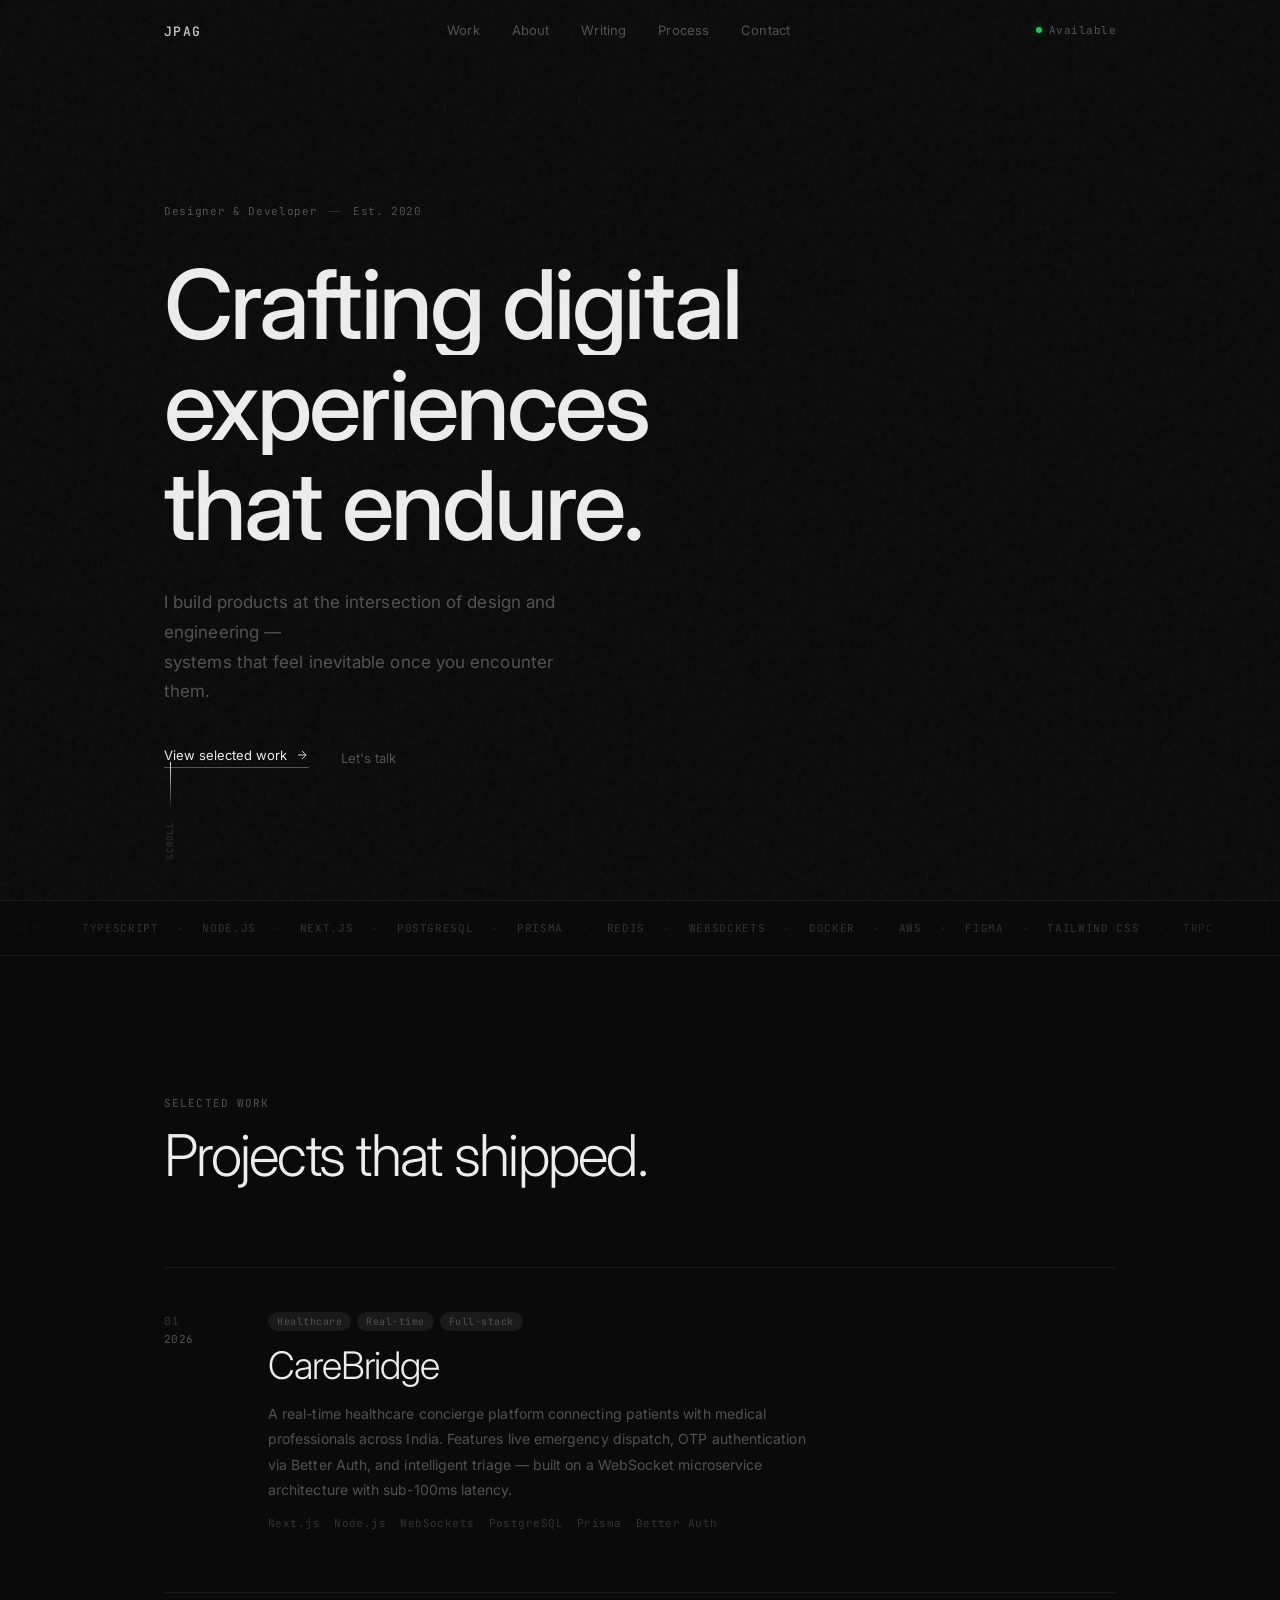
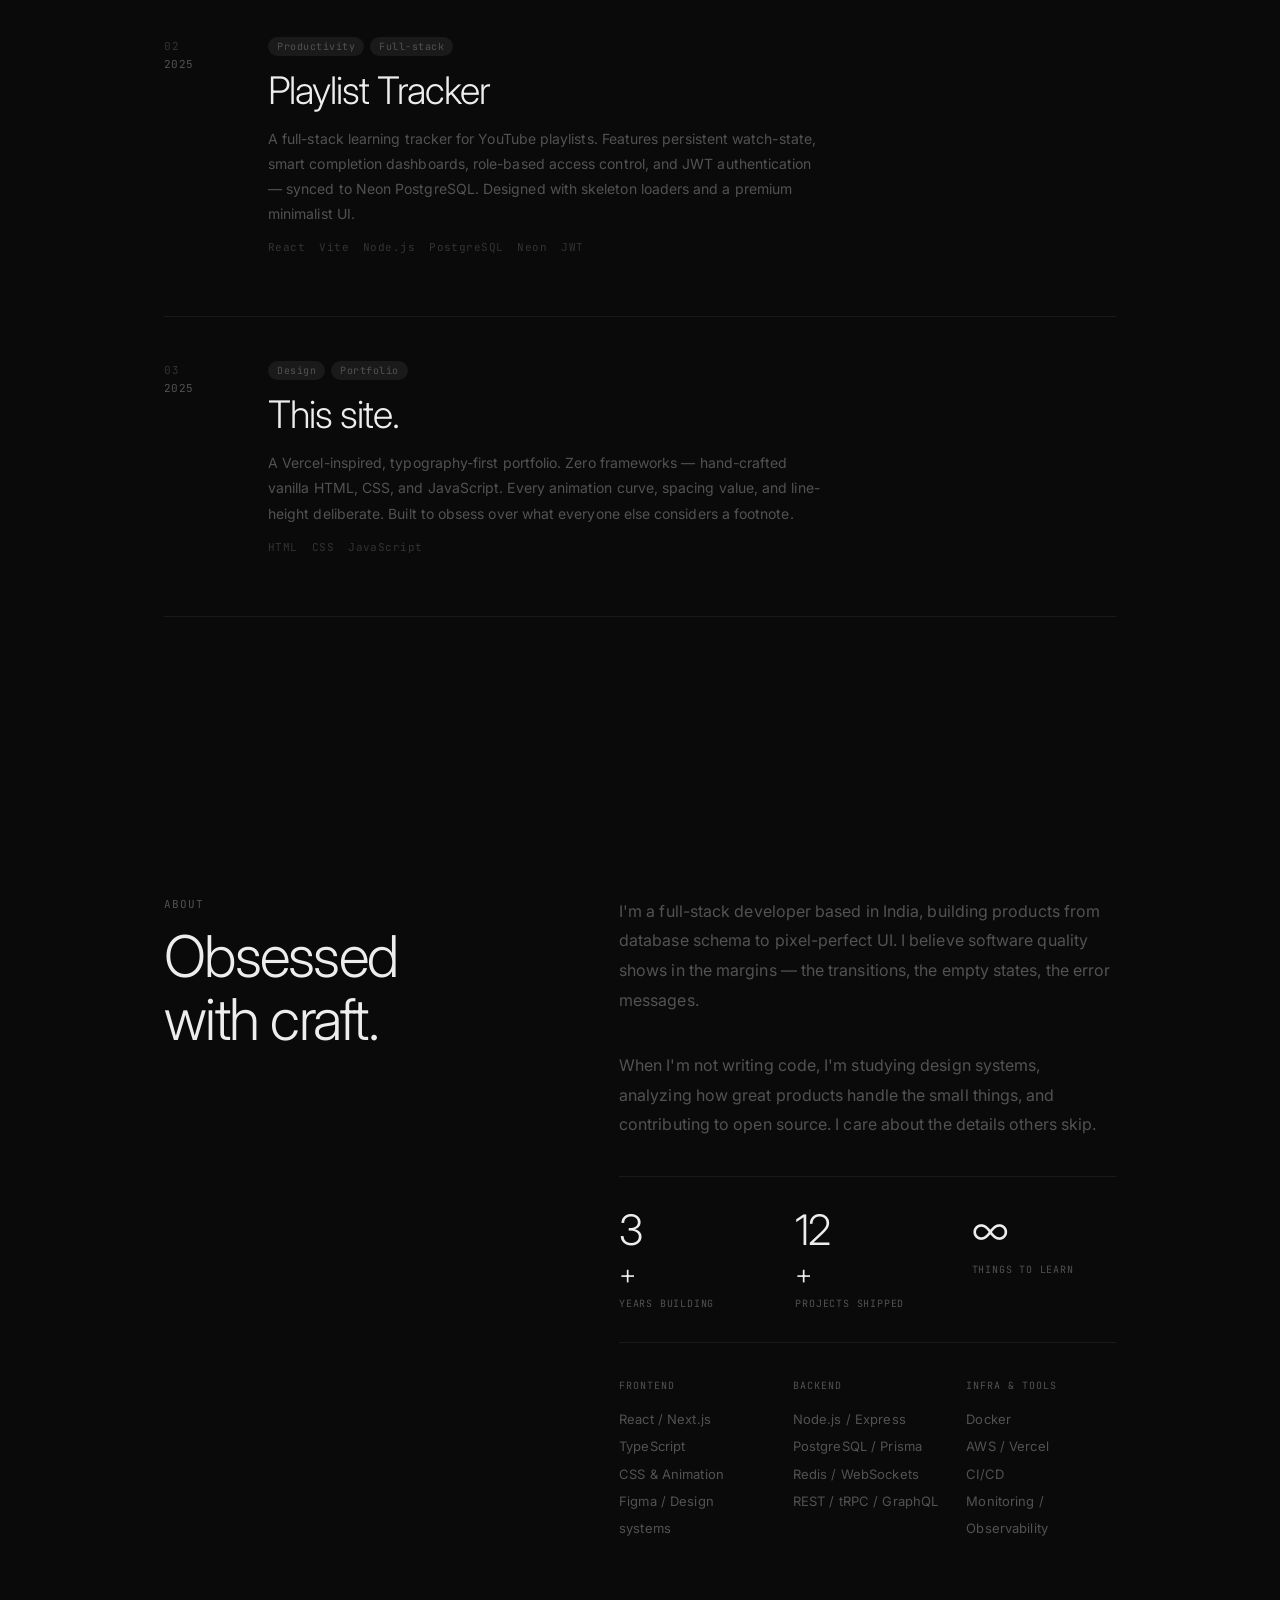
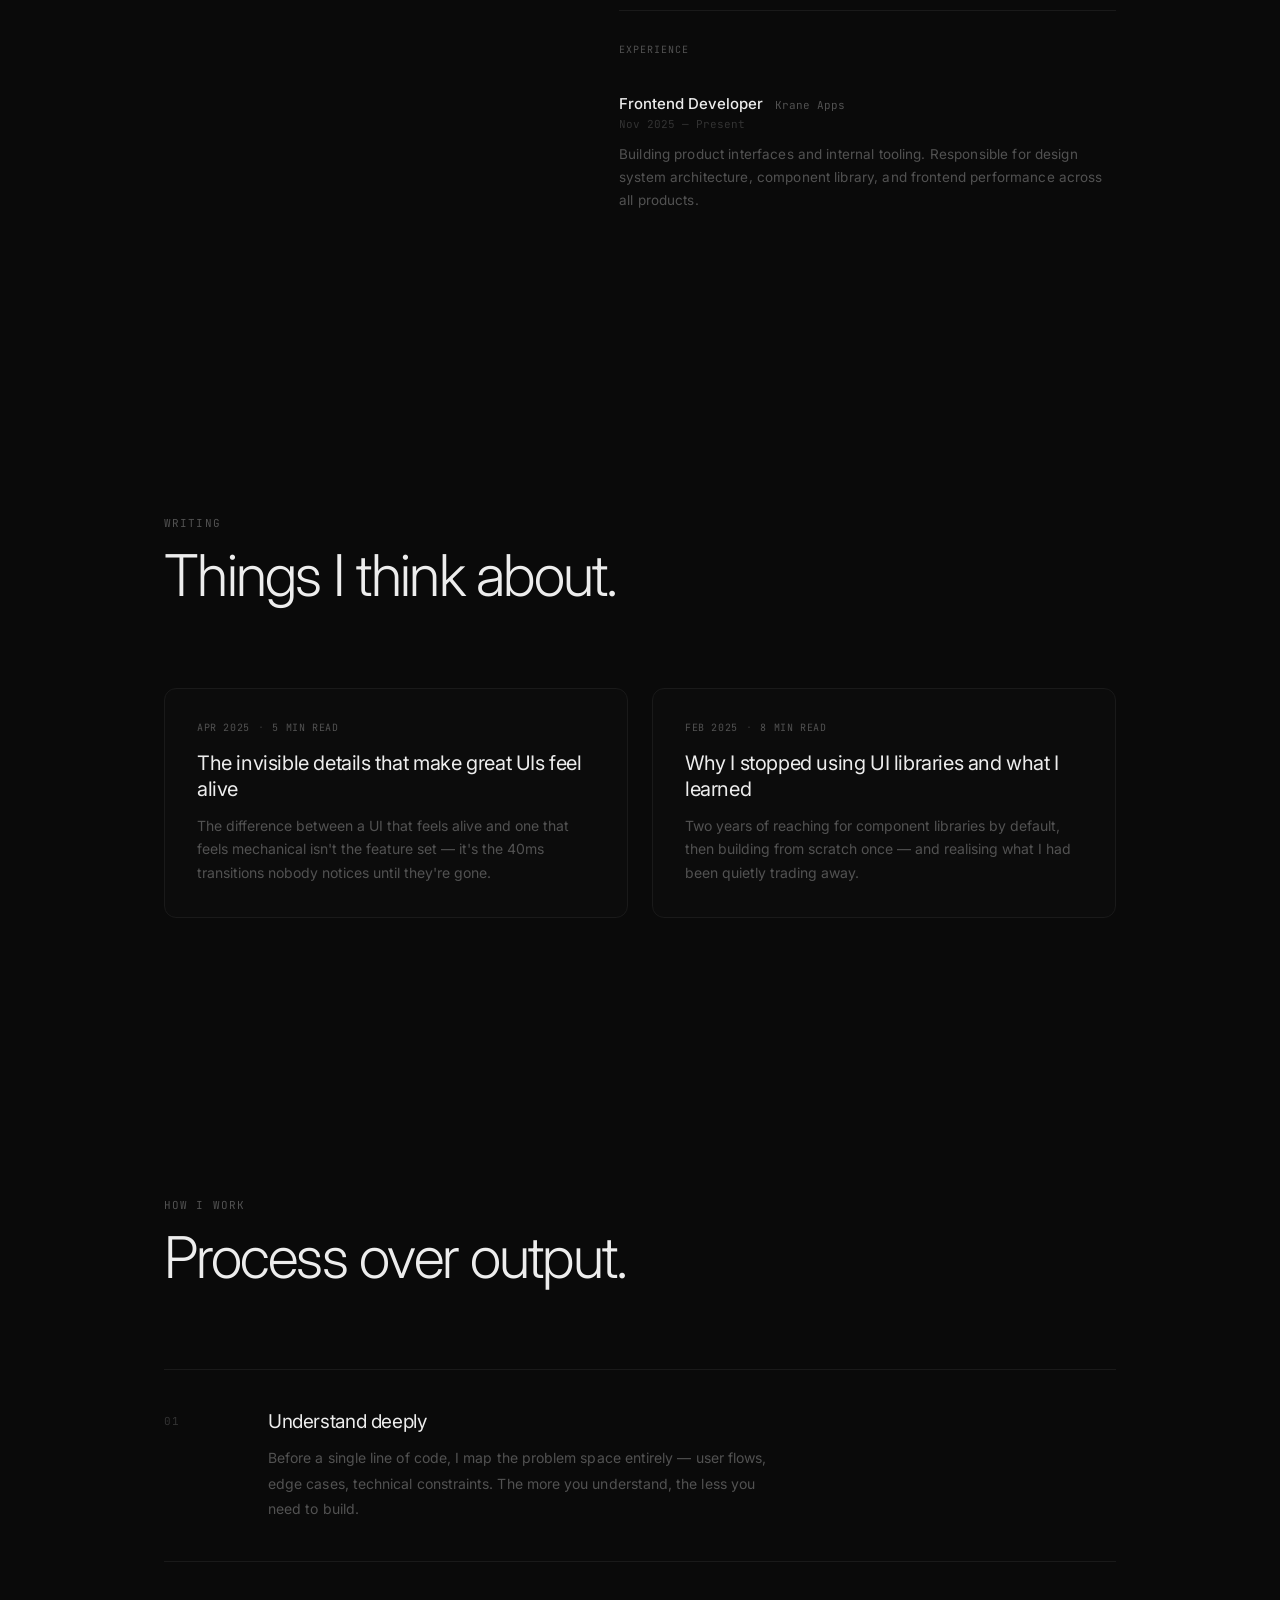
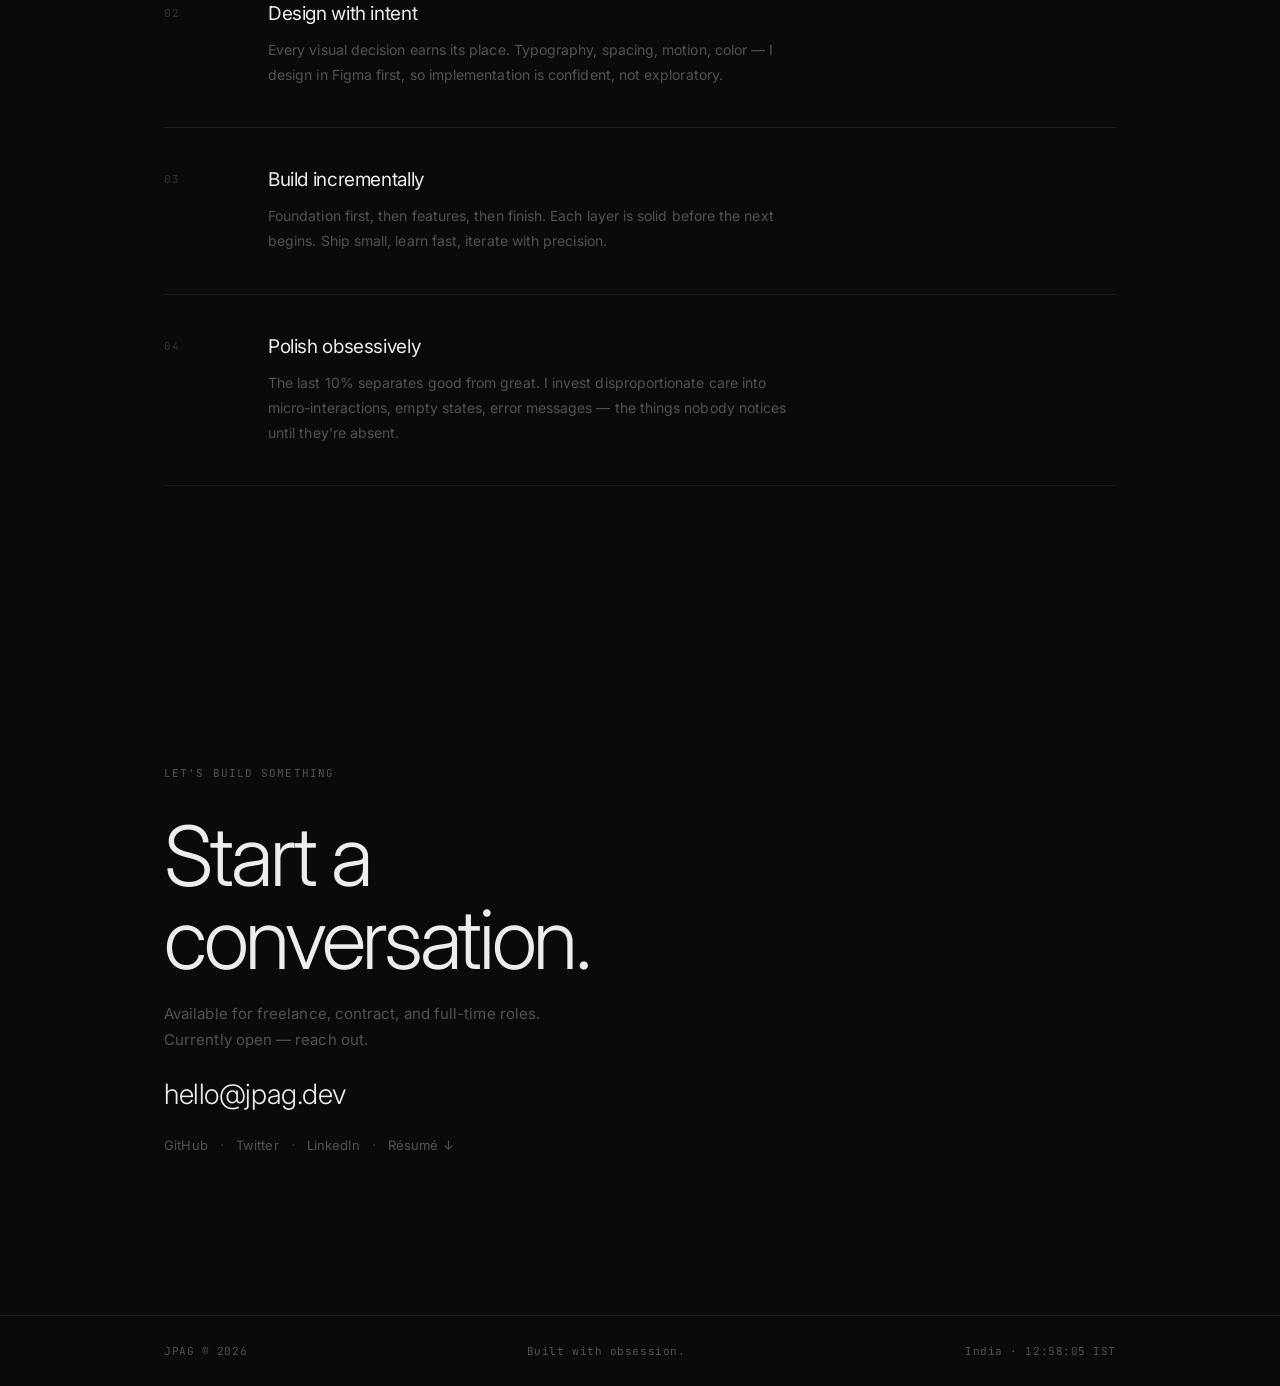
==== commit 01877228: "ui: update hero design, add data-driven rendering and hover preview" ====
--- a/index.html
+++ b/index.html
@@ -37,6 +37,7 @@
       <div class="nav-links" role="list">
         <a href="#work"    class="nav-link" role="listitem" data-section="work">Work</a>
         <a href="#about"   class="nav-link" role="listitem" data-section="about">About</a>
+        <a href="#writing" class="nav-link" role="listitem" data-section="writing">Writing</a>
         <a href="#process" class="nav-link" role="listitem" data-section="process">Process</a>
         <a href="#contact" class="nav-link" role="listitem" data-section="contact">Contact</a>
       </div>
@@ -55,34 +56,28 @@
       <div class="hero-inner">
 
         <p class="hero-eyebrow" id="hero-eyebrow">
-          <span class="mono">Based in India</span>
-          <span class="hero-eyebrow-sep" aria-hidden="true">·</span>
-          <span class="mono">Open to opportunities</span>
+          <span class="mono">Designer & Developer</span>
+          <span class="hero-eyebrow-sep" aria-hidden="true">—</span>
+          <span class="mono">Est. 2020</span>
         </p>
 
         <h1 class="hero-heading" id="hero-heading">
-          <span class="hero-line" data-delay="0">I build things</span>
-          <span class="hero-line" data-delay="1">worth using.</span>
+          <span class="hero-line" data-delay="0">Crafting digital</span>
+          <span class="hero-line" data-delay="1"><em class="italic-gray">experiences</em></span>
+          <span class="hero-line" data-delay="2">that endure.</span>
         </h1>
 
         <p class="hero-sub" id="hero-sub">
-          Full-stack developer & designer. I care about the
-          details that separate good from great — the loading
-          states, the easing curves, the edge cases.
+          I build products at the intersection of design and engineering —<br />
+          systems that feel inevitable once you encounter them.
         </p>
 
         <div class="hero-ctas" id="hero-ctas">
-          <a href="#work" class="cta-primary" id="cta-work">
-            <span>View my work</span>
-            <svg width="14" height="14" viewBox="0 0 14 14" fill="none" aria-hidden="true">
-              <path d="M2 7h10M7 2l5 5-5 5" stroke="currentColor" stroke-width="1.5" stroke-linecap="round" stroke-linejoin="round"/>
-            </svg>
+          <a href="#work" class="cta-link-primary">
+            View selected work
+            <svg width="14" height="14" viewBox="0 0 24 24" fill="none" stroke="currentColor" stroke-width="1.5"><path d="M5 12h14M12 5l7 7-7 7"/></svg>
           </a>
-          <a href="mailto:hello@jpag.dev" class="cta-secondary" id="cta-email">hello@jpag.dev</a>
-        </div>
-
-        <div class="hero-meta" id="hero-meta">
-          <span class="mono dim">React · Next.js · Node.js · TypeScript · PostgreSQL</span>
+          <a href="#contact" class="cta-link-secondary">Let's talk</a>
         </div>
       </div>
 
@@ -145,120 +140,12 @@
           <h2 class="section-title">Projects that shipped.</h2>
         </header>
 
-        <div class="work-list" role="list">
-
-          <!-- 01 — CareBridge -->
-          <article class="work-item reveal-up" role="listitem" id="project-carebridge">
-            <div class="work-item-left">
-              <span class="work-num mono">01</span>
-              <span class="work-year mono dim">2026</span>
-            </div>
-            <div class="work-item-right">
-              <div class="work-tags">
-                <span class="chip">Healthcare</span>
-                <span class="chip">Real-time</span>
-                <span class="chip">Full-stack</span>
-              </div>
-              <h3 class="work-title">CareBridge</h3>
-              <p class="work-desc">
-                A real-time healthcare concierge platform connecting patients with medical professionals across India. Features live emergency dispatch, OTP authentication via Better Auth, and intelligent triage — built on a WebSocket microservice architecture with sub-100ms latency.
-              </p>
-              <div class="work-stack mono">
-                <span>Next.js</span>
-                <span>Node.js</span>
-                <span>WebSockets</span>
-                <span>PostgreSQL</span>
-                <span>Prisma</span>
-                <span>Better Auth</span>
-              </div>
-              <div class="work-links">
-                <a href="#" class="work-link" aria-label="View CareBridge on GitHub">
-                  <svg width="14" height="14" viewBox="0 0 24 24" fill="none" stroke="currentColor" stroke-width="1.5" aria-hidden="true">
-                    <path d="M9 19c-5 1.5-5-2.5-7-3m14 6v-3.87a3.37 3.37 0 0 0-.94-2.61c3.14-.35 6.44-1.54 6.44-7A5.44 5.44 0 0 0 20 4.77 5.07 5.07 0 0 0 19.91 1S18.73.65 16 2.48a13.38 13.38 0 0 0-7 0C6.27.65 5.09 1 5.09 1A5.07 5.07 0 0 0 5 4.77a5.44 5.44 0 0 0-1.5 3.78c0 5.42 3.3 6.61 6.44 7A3.37 3.37 0 0 0 9 18.13V22"/>
-                  </svg>
-                  GitHub
-                </a>
-                <a href="#" class="work-link" aria-label="View CareBridge live">
-                  Live
-                  <svg width="10" height="10" viewBox="0 0 24 24" fill="none" stroke="currentColor" stroke-width="1.5" aria-hidden="true">
-                    <path d="M7 17L17 7M7 7h10v10"/>
-                  </svg>
-                </a>
-              </div>
-            </div>
-          </article>
-
-          <!-- 02 — Playlist Tracker -->
-          <article class="work-item reveal-up" role="listitem" id="project-playlist">
-            <div class="work-item-left">
-              <span class="work-num mono">02</span>
-              <span class="work-year mono dim">2025</span>
-            </div>
-            <div class="work-item-right">
-              <div class="work-tags">
-                <span class="chip">Productivity</span>
-                <span class="chip">Full-stack</span>
-              </div>
-              <h3 class="work-title">Playlist Tracker</h3>
-              <p class="work-desc">
-                A full-stack learning tracker for YouTube playlists. Features persistent watch-state, smart completion dashboards, role-based access control, and JWT authentication — synced to Neon PostgreSQL. Designed with skeleton loaders and a premium minimalist UI.
-              </p>
-              <div class="work-stack mono">
-                <span>React</span>
-                <span>Vite</span>
-                <span>Node.js</span>
-                <span>PostgreSQL</span>
-                <span>Neon</span>
-                <span>JWT</span>
-              </div>
-              <div class="work-links">
-                <a href="#" class="work-link" aria-label="View Playlist Tracker on GitHub">
-                  <svg width="14" height="14" viewBox="0 0 24 24" fill="none" stroke="currentColor" stroke-width="1.5" aria-hidden="true">
-                    <path d="M9 19c-5 1.5-5-2.5-7-3m14 6v-3.87a3.37 3.37 0 0 0-.94-2.61c3.14-.35 6.44-1.54 6.44-7A5.44 5.44 0 0 0 20 4.77 5.07 5.07 0 0 0 19.91 1S18.73.65 16 2.48a13.38 13.38 0 0 0-7 0C6.27.65 5.09 1 5.09 1A5.07 5.07 0 0 0 5 4.77a5.44 5.44 0 0 0-1.5 3.78c0 5.42 3.3 6.61 6.44 7A3.37 3.37 0 0 0 9 18.13V22"/>
-                  </svg>
-                  GitHub
-                </a>
-                <a href="#" class="work-link" aria-label="View Playlist Tracker live">
-                  Live
-                  <svg width="10" height="10" viewBox="0 0 24 24" fill="none" stroke="currentColor" stroke-width="1.5" aria-hidden="true">
-                    <path d="M7 17L17 7M7 7h10v10"/>
-                  </svg>
-                </a>
-              </div>
-            </div>
-          </article>
-
-          <!-- 03 — This site -->
-          <article class="work-item reveal-up" role="listitem" id="project-portfolio">
-            <div class="work-item-left">
-              <span class="work-num mono">03</span>
-              <span class="work-year mono dim">2025</span>
-            </div>
-            <div class="work-item-right">
-              <div class="work-tags">
-                <span class="chip">Design</span>
-                <span class="chip">Portfolio</span>
-              </div>
-              <h3 class="work-title">This site.</h3>
-              <p class="work-desc">
-                A Vercel-inspired, typography-first portfolio. Zero frameworks — hand-crafted vanilla HTML, CSS, and JavaScript. Every animation curve, spacing value, and line-height deliberate. Built to obsess over what everyone else considers a footnote.
-              </p>
-              <div class="work-stack mono">
-                <span>HTML</span>
-                <span>CSS</span>
-                <span>JavaScript</span>
-              </div>
-              <div class="work-links">
-                <a href="#" class="work-link" aria-label="View portfolio source on GitHub">
-                  <svg width="14" height="14" viewBox="0 0 24 24" fill="none" stroke="currentColor" stroke-width="1.5" aria-hidden="true">
-                    <path d="M9 19c-5 1.5-5-2.5-7-3m14 6v-3.87a3.37 3.37 0 0 0-.94-2.61c3.14-.35 6.44-1.54 6.44-7A5.44 5.44 0 0 0 20 4.77 5.07 5.07 0 0 0 19.91 1S18.73.65 16 2.48a13.38 13.38 0 0 0-7 0C6.27.65 5.09 1 5.09 1A5.07 5.07 0 0 0 5 4.77a5.44 5.44 0 0 0-1.5 3.78c0 5.42 3.3 6.61 6.44 7A3.37 3.37 0 0 0 9 18.13V22"/>
-                  </svg>
-                  GitHub
-                </a>
-              </div>
-            </div>
-          </article>
-
+        <!-- Projects are rendered by JS from data/projects.js -->
+        <div class="work-list" id="work-list" role="list"></div>
+
+        <!-- Screenshot hover preview (shown when project has a screenshot) -->
+        <div class="project-preview" id="project-preview" aria-hidden="true">
+          <img class="project-preview-img" id="project-preview-img" src="" alt="" />
         </div>
       </div>
     </section>
@@ -328,9 +215,30 @@
                 </ul>
               </div>
             </div>
+
+            <!-- Experience — rendered by JS from data/experience.js -->
+            <div class="experience-block reveal-up" id="experience-list">
+              <!-- JS fills this in -->
+            </div>
+
           </div>
 
         </div>
+      </div>
+    </section>
+
+    <!-- ╔═ WRITING ══════════════════════════════════════╗ -->
+    <section class="section" id="writing" aria-label="Writing">
+      <div class="container">
+
+        <header class="section-head reveal-up">
+          <span class="section-label mono">Writing</span>
+          <h2 class="section-title">Things I think about.</h2>
+        </header>
+
+        <!-- Posts rendered by JS from data/posts.js -->
+        <div class="posts-list" id="posts-list" role="list"></div>
+
       </div>
     </section>
 
@@ -418,6 +326,10 @@
     </div>
   </footer>
 
+  <!-- Data files (must load before main.js) -->
+  <script src="data/projects.js"></script>
+  <script src="data/posts.js"></script>
+  <script src="data/experience.js"></script>
   <script src="main.js"></script>
 </body>
 </html>
--- a/style.css
+++ b/style.css
@@ -40,6 +40,16 @@
   cursor: none;
   opacity: 0;
   transition: opacity 0.5s ease;
+}
+
+body::before {
+  content: '';
+  position: fixed;
+  inset: 0;
+  z-index: 9999;
+  pointer-events: none;
+  background-image: url("data:image/svg+xml,%3Csvg viewBox='0 0 200 200' xmlns='http://www.w3.org/2000/svg'%3E%3Cfilter id='noiseFilter'%3E%3CfeTurbulence type='fractalNoise' baseFrequency='0.85' numOctaves='3' stitchTiles='stitch'/%3E%3C/filter%3E%3Crect width='100%25' height='100%25' filter='url(%23noiseFilter)'/%3E%3C/svg%3E");
+  opacity: 0.04;
 }
 
 body.ready { opacity: 1; }
@@ -267,11 +277,17 @@
   display: flex;
   flex-direction: column;
   font-size: clamp(52px, 7.5vw, 104px);
-  font-weight: 300;
-  line-height: 1.0;
-  letter-spacing: -.04em;
-  color: var(--ink);
-  margin-bottom: 28px;
+  font-weight: 500;
+  line-height: 1.05;
+  letter-spacing: -.03em;
+  color: var(--ink);
+  margin-bottom: 32px;
+}
+.italic-gray {
+  font-style: italic;
+  font-weight: 400;
+  color: #888;
+  letter-spacing: -0.04em;
 }
 .hero-line {
   display: block;
@@ -303,53 +319,36 @@
 .hero-ctas {
   display: flex;
   align-items: center;
-  gap: 24px;
+  gap: 32px;
   margin-bottom: 48px;
   opacity: 0;
   animation: fade-in .8s var(--ease-expo) .85s forwards;
 }
 
-.cta-primary {
-  display: inline-flex;
-  align-items: center;
-  gap: 8px;
-  height: 38px;
-  padding: 0 18px;
-  background: var(--ink);
-  color: var(--bg);
-  font-size: 13px;
-  font-weight: 500;
-  letter-spacing: .01em;
-  border-radius: 6px;
-  transition: opacity .2s ease, transform .3s var(--ease-spring);
-}
-.cta-primary:hover { opacity: .88; transform: translateY(-1px); }
-
-.cta-secondary {
+.cta-link-primary {
   font-size: 13px;
   font-weight: 400;
-  color: var(--dim);
-  letter-spacing: .01em;
-  position: relative;
-  transition: color .2s ease;
-}
-.cta-secondary::after {
-  content: '';
-  position: absolute;
-  bottom: -2px; left: 0;
-  width: 0; height: 1px;
-  background: var(--ink);
-  transition: width .4s var(--ease-expo);
-}
-.cta-secondary:hover { color: var(--ink); }
-.cta-secondary:hover::after { width: 100%; }
-
-.hero-meta {
-  font-size: 11px;
-  color: var(--muted);
-  letter-spacing: .05em;
-  opacity: 0;
-  animation: fade-in .8s var(--ease-expo) 1.05s forwards;
+  color: var(--ink);
+  display: inline-flex;
+  align-items: center;
+  gap: 8px;
+  padding-bottom: 4px;
+  border-bottom: 1px solid var(--dim);
+  transition: border-color 0.2s ease, gap 0.3s var(--ease-expo);
+}
+.cta-link-primary:hover {
+  border-color: var(--ink);
+  gap: 12px;
+}
+
+.cta-link-secondary {
+  font-size: 13px;
+  font-weight: 400;
+  color: var(--dim);
+  transition: color 0.2s ease;
+}
+.cta-link-secondary:hover {
+  color: var(--ink);
 }
 
 .hero-scroll-hint {
@@ -544,6 +543,36 @@
   transition: color .2s ease;
 }
 .work-link:hover { color: var(--ink); }
+
+/* =========================================================
+   PROJECT PREVIEW (HOVER)
+   ========================================================= */
+.project-preview {
+  position: fixed;
+  top: 0; left: 0;
+  width: 320px;
+  height: 200px;
+  pointer-events: none;
+  z-index: 100;
+  opacity: 0;
+  transform: scale(0.95);
+  transition: opacity 0.3s var(--ease-expo), transform 0.4s var(--ease-expo);
+  border-radius: 8px;
+  overflow: hidden;
+  box-shadow: 0 10px 40px rgba(0,0,0,0.5);
+  will-change: transform, left, top;
+  border: 1px solid var(--line-hi);
+  background: var(--bg);
+}
+.project-preview.visible {
+  opacity: 1;
+  transform: scale(1);
+}
+.project-preview-img {
+  width: 100%;
+  height: 100%;
+  object-fit: cover;
+}
 
 /* =========================================================
    ABOUT
@@ -735,6 +764,94 @@
 .contact-sep { color: var(--muted); }
 
 /* =========================================================
+   EXPERIENCE
+   ========================================================= */
+.exp-label {
+  margin-top: 2rem;
+  padding-top: 2rem;
+  border-top: 1px solid var(--line);
+}
+.exp-items { display: flex; flex-direction: column; }
+.exp-item {
+  padding: 24px 0;
+  border-bottom: 1px solid var(--line);
+}
+.exp-item:last-child { border-bottom: none; }
+.exp-head {
+  display: flex;
+  align-items: center;
+  gap: 12px;
+  margin-bottom: 4px;
+}
+.exp-role {
+  font-size: 15px;
+  font-weight: 500;
+  color: var(--ink);
+}
+.exp-company {
+  font-size: 11px;
+  color: var(--dim);
+  padding-top: 2px;
+}
+.exp-period {
+  display: block;
+  font-size: 11px;
+  color: var(--muted);
+  margin-bottom: 12px;
+}
+.exp-desc {
+  font-size: 13.5px;
+  line-height: 1.7;
+  color: var(--dim);
+  letter-spacing: 0.01em;
+}
+
+/* =========================================================
+   WRITING / BLOG POSTS
+   ========================================================= */
+.posts-list {
+  display: grid;
+  grid-template-columns: repeat(auto-fill, minmax(320px, 1fr));
+  gap: 24px;
+}
+.post-card {
+  display: flex;
+  flex-direction: column;
+  padding: 32px;
+  border: 1px solid var(--line);
+  border-radius: 12px;
+  background: rgba(255, 255, 255, 0.01);
+  transition: border-color 0.3s ease, background 0.3s ease;
+}
+.post-card:hover {
+  border-color: var(--line-hi);
+  background: rgba(255, 255, 255, 0.02);
+}
+.post-card-meta {
+  display: flex;
+  align-items: center;
+  gap: 8px;
+  font-size: 10px;
+  letter-spacing: 0.06em;
+  text-transform: uppercase;
+  margin-bottom: 16px;
+}
+.post-card-sep { color: var(--muted); }
+.post-card-title {
+  font-size: 20px;
+  font-weight: 400;
+  color: var(--ink);
+  letter-spacing: -0.02em;
+  line-height: 1.3;
+  margin-bottom: 12px;
+}
+.post-card-excerpt {
+  font-size: 14px;
+  line-height: 1.7;
+  color: var(--dim);
+}
+
+/* =========================================================
    FOOTER
    ========================================================= */
 .footer {
